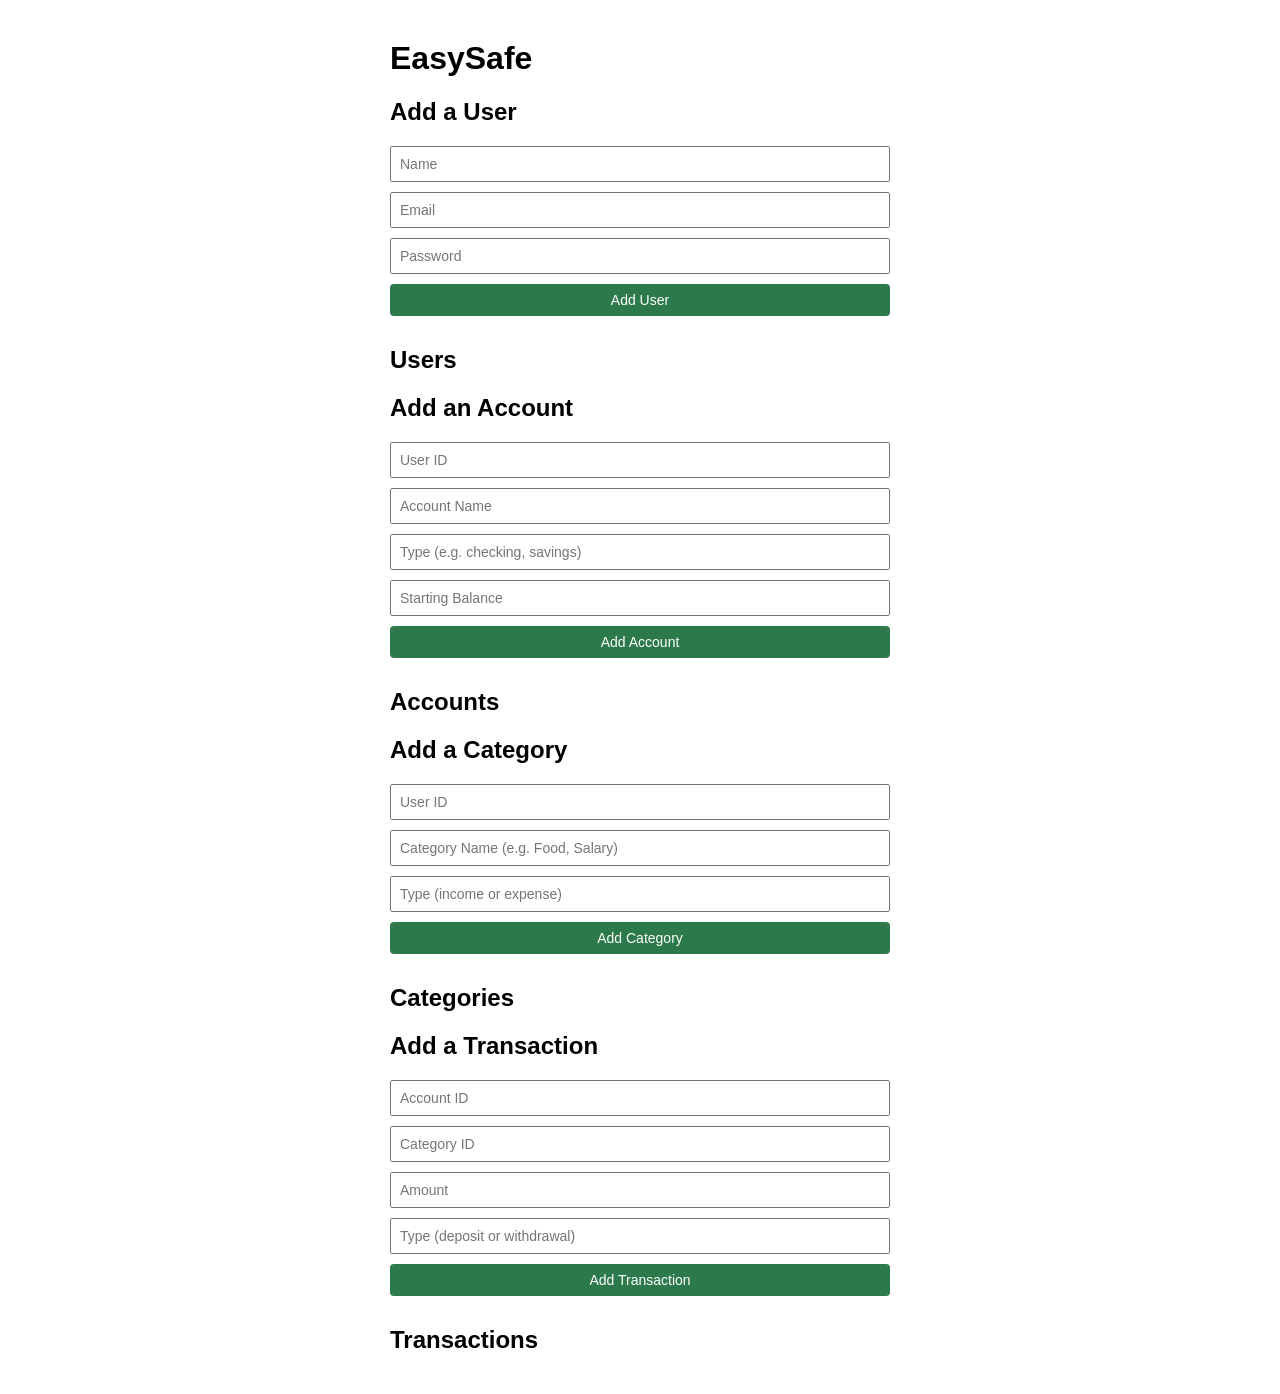
==== frontend/index.html @ 25a445ff "Initial commit: v1 backend, frontend, and database schema" ====
<!DOCTYPE html>
<html lang="en">
<head>
  <meta charset="UTF-8">
  <title>EasySafe</title>
  <link rel="stylesheet" href="style.css">
</head>
<body>
  <h1>EasySafe</h1>

  <h2>Add a User</h2>
  <form id="user-form">
    <input type="text" id="name" placeholder="Name" required>
    <input type="email" id="email" placeholder="Email" required>
    <input type="password" id="password" placeholder="Password" required>
    <button type="submit">Add User</button>
  </form>

  <h2>Users</h2>
  <ul id="user-list"></ul>

  <h2>Add an Account</h2>
<form id="account-form">
  <input type="number" id="acc-user-id" placeholder="User ID" required>
  <input type="text" id="acc-name" placeholder="Account Name" required>
  <input type="text" id="acc-type" placeholder="Type (e.g. checking, savings)" required>
  <input type="number" id="acc-balance" placeholder="Starting Balance" step="0.01">
  <button type="submit">Add Account</button>
</form>

<h2>Accounts</h2>
<ul id="account-list"></ul>

<h2>Add a Category</h2>
<form id="category-form">
  <input type="number" id="cat-user-id" placeholder="User ID" required>
  <input type="text" id="cat-name" placeholder="Category Name (e.g. Food, Salary)" required>
  <input type="text" id="cat-type" placeholder="Type (income or expense)" required>
  <button type="submit">Add Category</button>
</form>

<h2>Categories</h2>
<ul id="category-list"></ul>

<h2>Add a Transaction</h2>
<form id="transaction-form">
  <input type="number" id="tx-account-id" placeholder="Account ID" required>
  <input type="number" id="tx-category-id" placeholder="Category ID" required>
  <input type="number" id="tx-amount" placeholder="Amount" step="0.01" required>
  <input type="text" id="tx-type" placeholder="Type (deposit or withdrawal)" required>
  <button type="submit">Add Transaction</button>
</form>

<h2>Transactions</h2>
<ul id="transaction-list"></ul>



  <script src="script.js"></script>
</body>
</html>
---- frontend/style.css ----
body {
  font-family: Arial, sans-serif;
  max-width: 500px;
  margin: 40px auto;
  padding: 0 20px;
}

form {
  display: flex;
  flex-direction: column;
  gap: 10px;
  margin-bottom: 30px;
}

input, button {
  padding: 8px;
  font-size: 14px;
}

button {
  cursor: pointer;
  background-color: #2c7a4b;
  color: white;
  border: none;
  border-radius: 4px;
}

button:hover {
  background-color: #256640;
}

button:active {
  transform: scale(0.98);
}

#user-list li {
  padding: 8px 0;
  border-bottom: 1px solid #ddd;
}
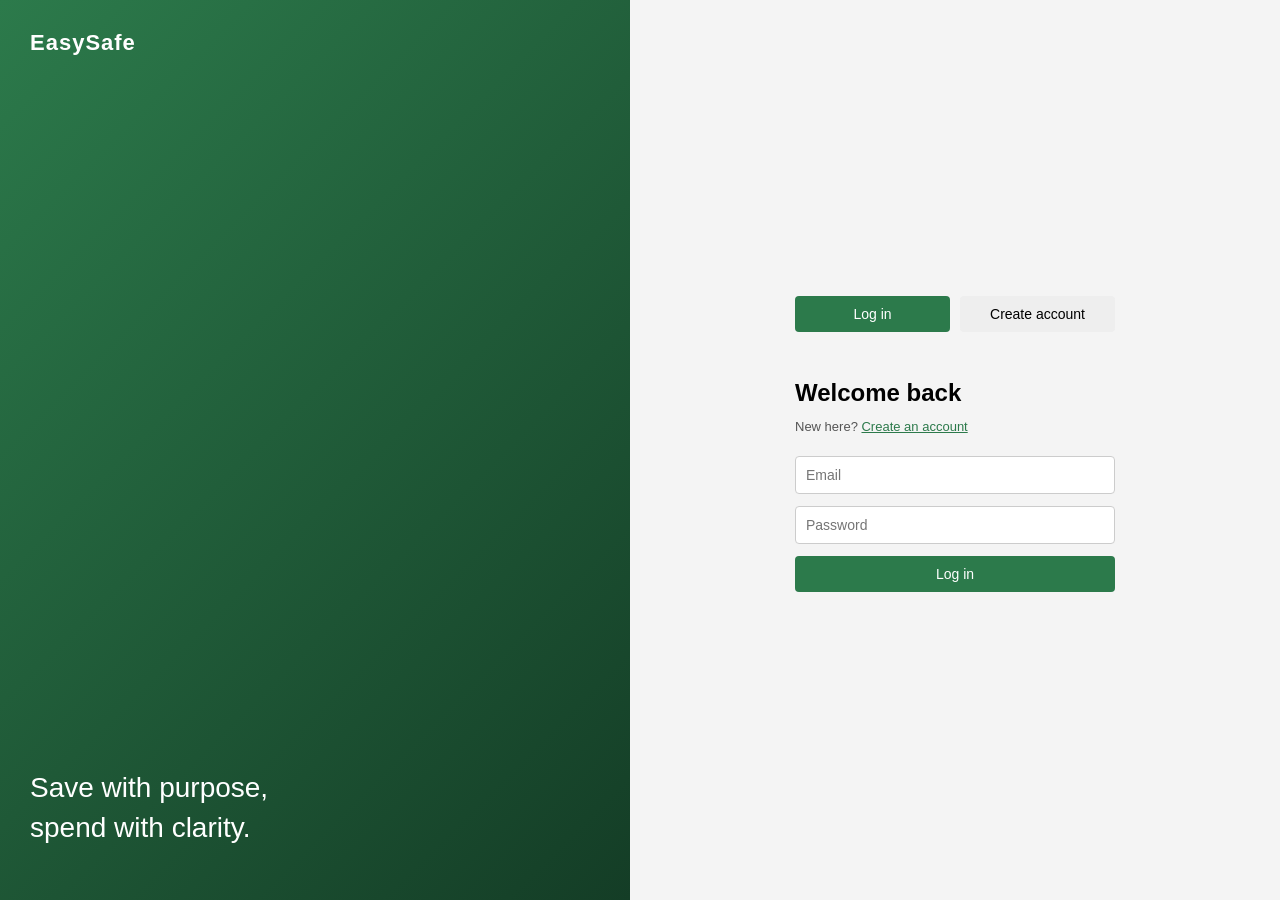
==== commit 9c3d1ace: "Add auth page, dashboard, user filtering" ====
--- a/frontend/index.html
+++ b/frontend/index.html
@@ -2,60 +2,53 @@
 <html lang="en">
 <head>
   <meta charset="UTF-8">
-  <title>EasySafe</title>
-  <link rel="stylesheet" href="style.css">
+  <title>EasySafe - Dashboard</title>
+  <link rel="stylesheet" href="dashboard.css">
 </head>
 <body>
-  <h1>EasySafe</h1>
+  <header class="topbar">
+    <h1>EasySafe</h1>
+    <div class="user-info">
+      <span id="welcome-msg"></span>
+      <button id="logout-btn">Logout</button>
+    </div>
+  </header>
 
-  <h2>Add a User</h2>
-  <form id="user-form">
-    <input type="text" id="name" placeholder="Name" required>
-    <input type="email" id="email" placeholder="Email" required>
-    <input type="password" id="password" placeholder="Password" required>
-    <button type="submit">Add User</button>
-  </form>
+  <main>
+<section class="balance-card">
+  <p class="label">Total Balance</p>
+  <div class="balance-row">
+    <h2 id="total-balance">GHS 0.00</h2>
+    <button id="toggle-balance" aria-label="Toggle balance visibility">👁️</button>
+  </div>
+</section>
 
-  <h2>Users</h2>
-  <ul id="user-list"></ul>
+    <section class="accounts-section">
+      <h3>Accounts</h3>
+      <ul id="account-list" class="account-list"></ul>
+    </section>
 
-  <h2>Add an Account</h2>
-<form id="account-form">
-  <input type="number" id="acc-user-id" placeholder="User ID" required>
-  <input type="text" id="acc-name" placeholder="Account Name" required>
-  <input type="text" id="acc-type" placeholder="Type (e.g. checking, savings)" required>
-  <input type="number" id="acc-balance" placeholder="Starting Balance" step="0.01">
-  <button type="submit">Add Account</button>
-</form>
+    <section class="transactions-section">
+      <div class="section-header">
+        <h3>Recent Transactions</h3>
+        <button id="toggle-add-tx">+ Add Transaction</button>
+      </div>
 
-<h2>Accounts</h2>
-<ul id="account-list"></ul>
+      <form id="transaction-form" class="tx-form hidden">
+        <select id="tx-account-id" required></select>
+        <select id="tx-category-id" required></select>
+        <input type="number" id="tx-amount" placeholder="Amount" step="0.01" required>
+        <select id="tx-type" required>
+          <option value="deposit">Deposit</option>
+          <option value="withdrawal">Withdrawal</option>
+        </select>
+        <button type="submit">Save</button>
+      </form>
 
-<h2>Add a Category</h2>
-<form id="category-form">
-  <input type="number" id="cat-user-id" placeholder="User ID" required>
-  <input type="text" id="cat-name" placeholder="Category Name (e.g. Food, Salary)" required>
-  <input type="text" id="cat-type" placeholder="Type (income or expense)" required>
-  <button type="submit">Add Category</button>
-</form>
+      <ul id="transaction-list" class="transaction-list"></ul>
+    </section>
+  </main>
 
-<h2>Categories</h2>
-<ul id="category-list"></ul>
-
-<h2>Add a Transaction</h2>
-<form id="transaction-form">
-  <input type="number" id="tx-account-id" placeholder="Account ID" required>
-  <input type="number" id="tx-category-id" placeholder="Category ID" required>
-  <input type="number" id="tx-amount" placeholder="Amount" step="0.01" required>
-  <input type="text" id="tx-type" placeholder="Type (deposit or withdrawal)" required>
-  <button type="submit">Add Transaction</button>
-</form>
-
-<h2>Transactions</h2>
-<ul id="transaction-list"></ul>
-
-
-
-  <script src="script.js"></script>
+  <script src="dashboard.js"></script>
 </body>
 </html>
--- a/frontend/dashboard.css
+++ b/frontend/dashboard.css
@@ -0,0 +1,159 @@
+* {
+  box-sizing: border-box;
+}
+
+body {
+  margin: 0;
+  font-family: Arial, sans-serif;
+  background-color: #f4f4f4;
+  color: #222;
+}
+
+.topbar {
+  display: flex;
+  justify-content: space-between;
+  align-items: center;
+  background-color: #2c7a4b;
+  color: white;
+  padding: 16px 24px;
+}
+
+.topbar h1 {
+  margin: 0;
+  font-size: 20px;
+}
+
+.user-info {
+  display: flex;
+  align-items: center;
+  gap: 12px;
+  font-size: 14px;
+}
+
+#logout-btn {
+  background-color: white;
+  color: #2c7a4b;
+  border: none;
+  padding: 6px 12px;
+  border-radius: 4px;
+  cursor: pointer;
+}
+
+main {
+  max-width: 600px;
+  margin: 24px auto;
+  padding: 0 16px;
+}
+
+.balance-card {
+  background-color: #2c7a4b;
+  color: white;
+  padding: 24px;
+  border-radius: 8px;
+  margin-bottom: 24px;
+}
+
+.balance-card .label {
+  margin: 0;
+  font-size: 13px;
+  opacity: 0.85;
+}
+
+.balance-card h2 {
+  margin: 8px 0 0;
+  font-size: 32px;
+}
+
+.accounts-section, .transactions-section {
+  background-color: white;
+  border-radius: 8px;
+  padding: 16px;
+  margin-bottom: 24px;
+}
+
+.accounts-section h3, .transactions-section h3 {
+  margin-top: 0;
+}
+
+.account-list, .transaction-list {
+  list-style: none;
+  padding: 0;
+  margin: 0;
+}
+
+.account-list li, .transaction-list li {
+  display: flex;
+  justify-content: space-between;
+  padding: 10px 0;
+  border-bottom: 1px solid #eee;
+  font-size: 14px;
+}
+
+.section-header {
+  display: flex;
+  justify-content: space-between;
+  align-items: center;
+}
+
+#toggle-add-tx {
+  background-color: #2c7a4b;
+  color: white;
+  border: none;
+  padding: 6px 12px;
+  border-radius: 4px;
+  cursor: pointer;
+  font-size: 13px;
+}
+
+.tx-form {
+  display: flex;
+  flex-direction: column;
+  gap: 8px;
+  margin: 12px 0;
+  padding: 12px;
+  background-color: #f9f9f9;
+  border-radius: 6px;
+}
+
+.tx-form.hidden {
+  display: none;
+}
+
+.tx-form select, .tx-form input, .tx-form button {
+  padding: 8px;
+  font-size: 14px;
+}
+
+.tx-form button {
+  background-color: #2c7a4b;
+  color: white;
+  border: none;
+  border-radius: 4px;
+  cursor: pointer;
+}
+
+.deposit {
+  color: #2c7a4b;
+}
+
+.withdrawal {
+  color: #c0392b;
+}
+
+.balance-row {
+  display: flex;
+  align-items: center;
+  gap: 12px;
+}
+
+#toggle-balance {
+  background: none;
+  border: none;
+  cursor: pointer;
+  font-size: 18px;
+  opacity: 0.85;
+}
+
+#toggle-balance:hover {
+  opacity: 1;
+}
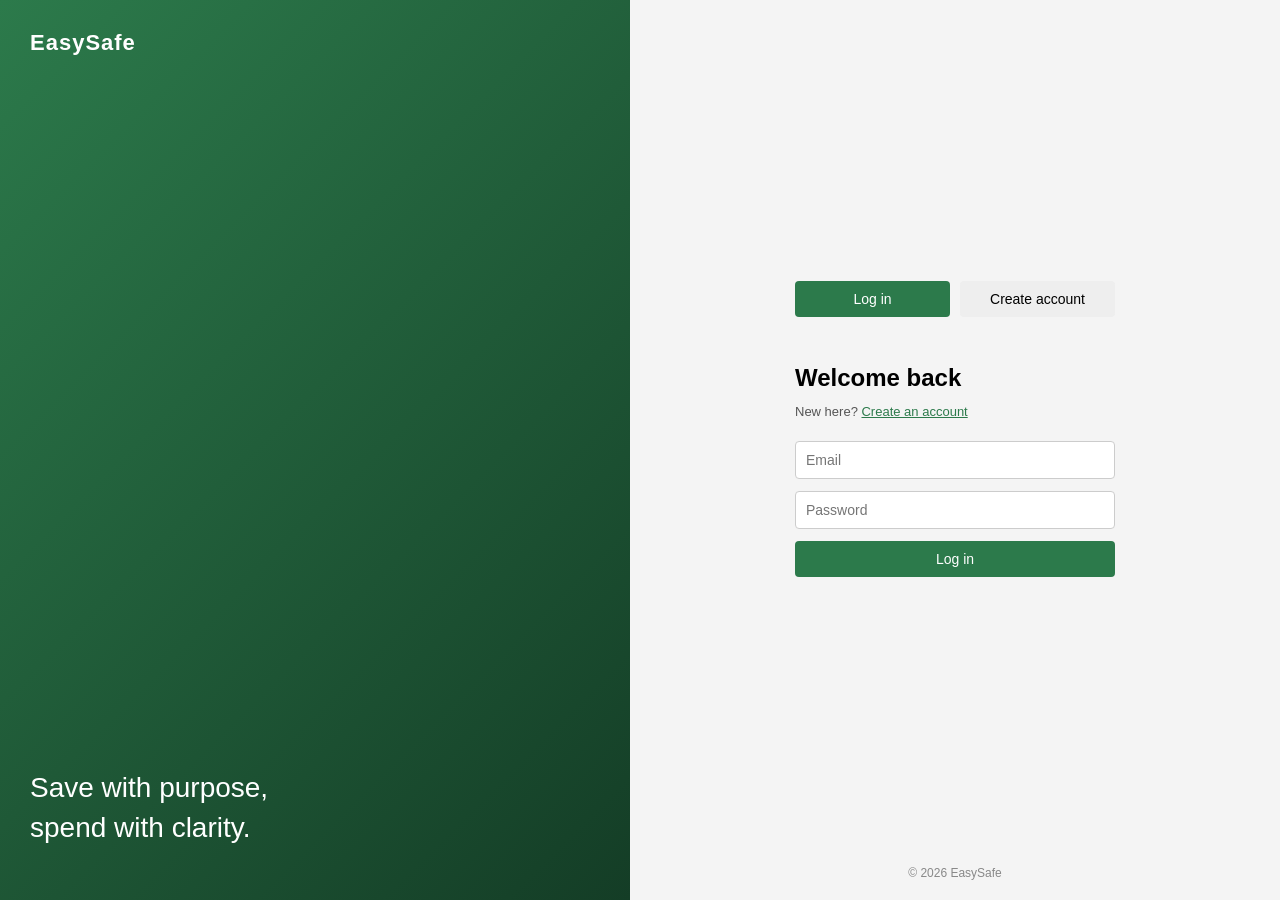
==== commit 7d24abd2: "Add footer to auth and dashboard pages" ====
--- a/frontend/index.html
+++ b/frontend/index.html
@@ -2,6 +2,7 @@
 <html lang="en">
 <head>
   <meta charset="UTF-8">
+  <meta name="viewport" content="width=device-width, initial-scale=1.0">
   <title>EasySafe - Dashboard</title>
   <link rel="stylesheet" href="dashboard.css">
 </head>
@@ -15,13 +16,13 @@
   </header>
 
   <main>
-<section class="balance-card">
-  <p class="label">Total Balance</p>
-  <div class="balance-row">
-    <h2 id="total-balance">GHS 0.00</h2>
-    <button id="toggle-balance" aria-label="Toggle balance visibility">👁️</button>
-  </div>
-</section>
+    <section class="balance-card">
+      <p class="label">Total Balance</p>
+      <div class="balance-row">
+        <h2 id="total-balance">GHS 0.00</h2>
+        <button id="toggle-balance" aria-label="Toggle balance visibility">👁️</button>
+      </div>
+    </section>
 
     <section class="accounts-section">
       <h3>Accounts</h3>
@@ -49,6 +50,8 @@
     </section>
   </main>
 
+  <footer class="site-footer">© 2026 EasySafe</footer>
+
   <script src="dashboard.js"></script>
 </body>
 </html>
--- a/frontend/dashboard.css
+++ b/frontend/dashboard.css
@@ -7,6 +7,9 @@
   font-family: Arial, sans-serif;
   background-color: #f4f4f4;
   color: #222;
+  min-height: 100vh;
+  display: flex;
+  flex-direction: column;
 }
 
 .topbar {
@@ -40,6 +43,8 @@
 }
 
 main {
+  flex: 1;
+  width: 100%;
   max-width: 600px;
   margin: 24px auto;
   padding: 0 16px;
@@ -62,6 +67,24 @@
 .balance-card h2 {
   margin: 8px 0 0;
   font-size: 32px;
+}
+
+.balance-row {
+  display: flex;
+  align-items: center;
+  gap: 12px;
+}
+
+#toggle-balance {
+  background: none;
+  border: none;
+  cursor: pointer;
+  font-size: 18px;
+  opacity: 0.85;
+}
+
+#toggle-balance:hover {
+  opacity: 1;
 }
 
 .accounts-section, .transactions-section {
@@ -140,20 +163,9 @@
   color: #c0392b;
 }
 
-.balance-row {
-  display: flex;
-  align-items: center;
-  gap: 12px;
-}
-
-#toggle-balance {
-  background: none;
-  border: none;
-  cursor: pointer;
-  font-size: 18px;
-  opacity: 0.85;
-}
-
-#toggle-balance:hover {
-  opacity: 1;
+.site-footer {
+  text-align: center;
+  font-size: 12px;
+  color: #888;
+  padding: 20px 16px;
 }
